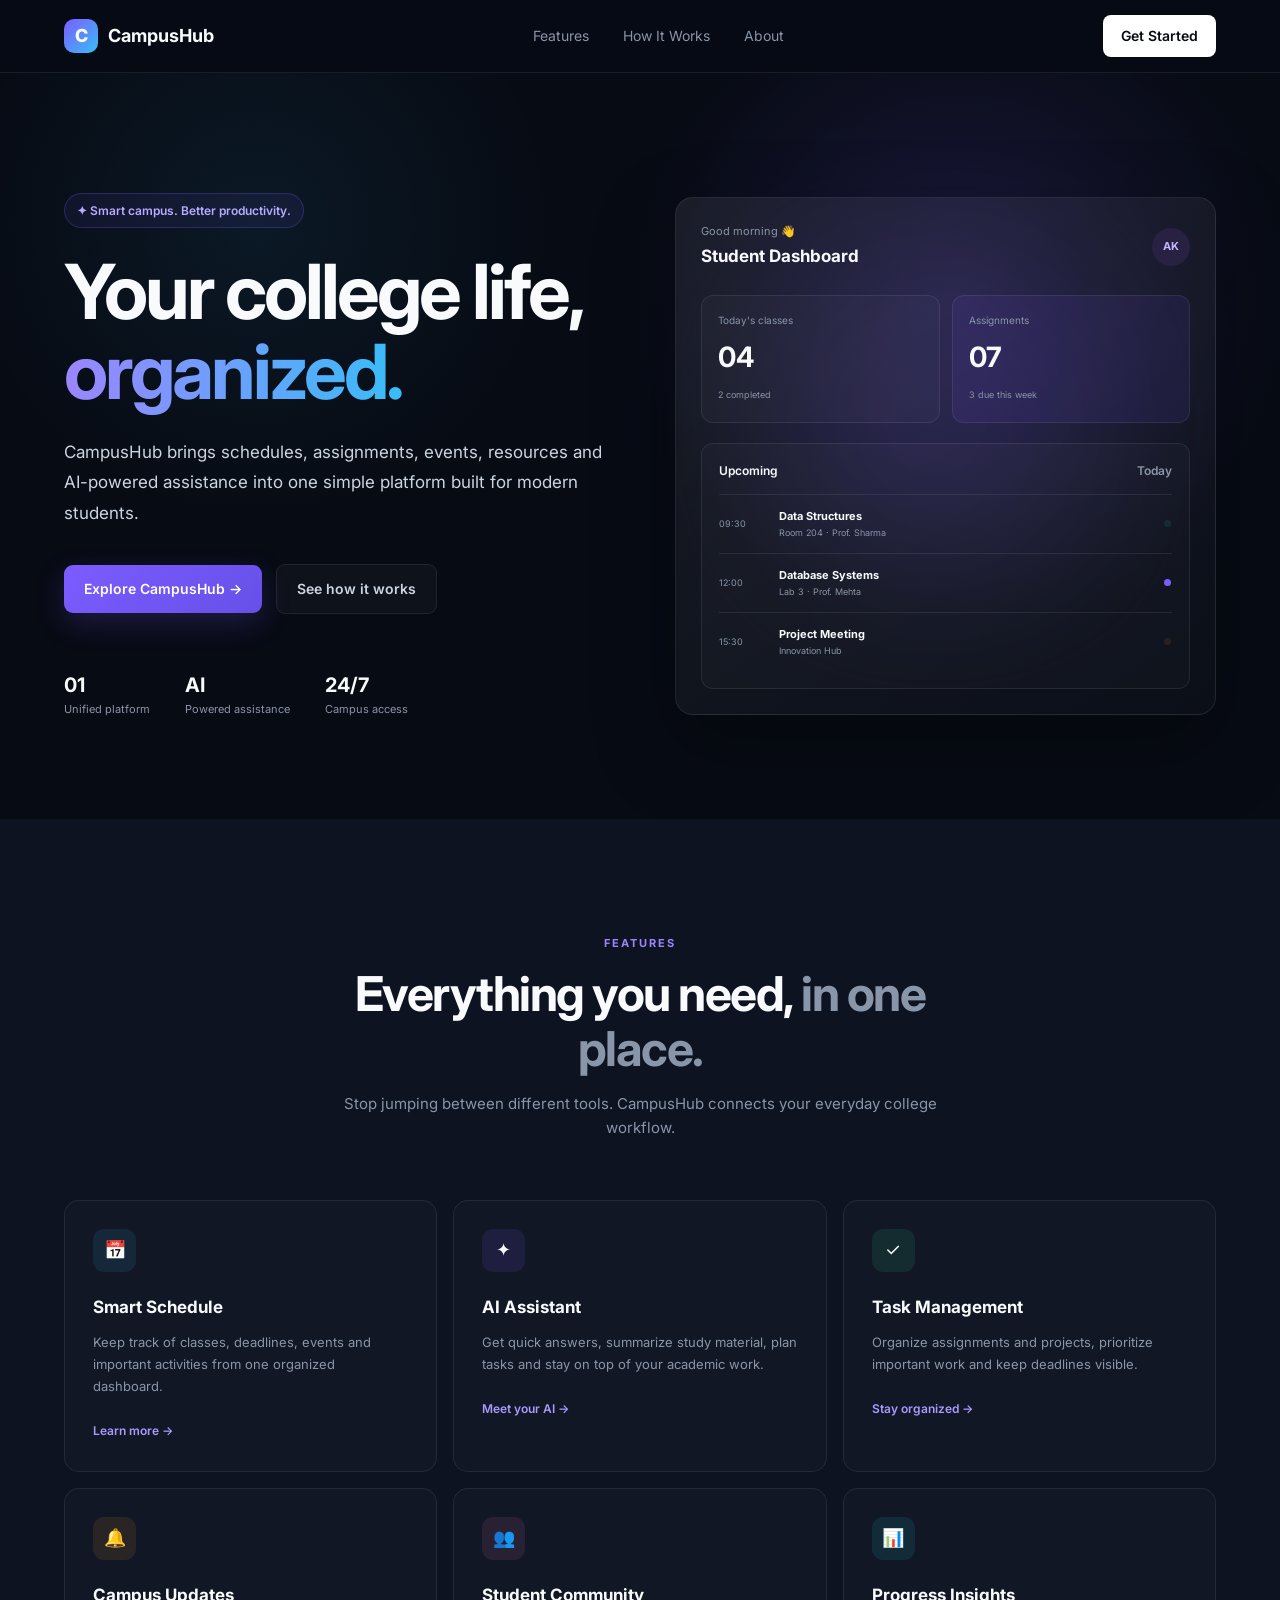
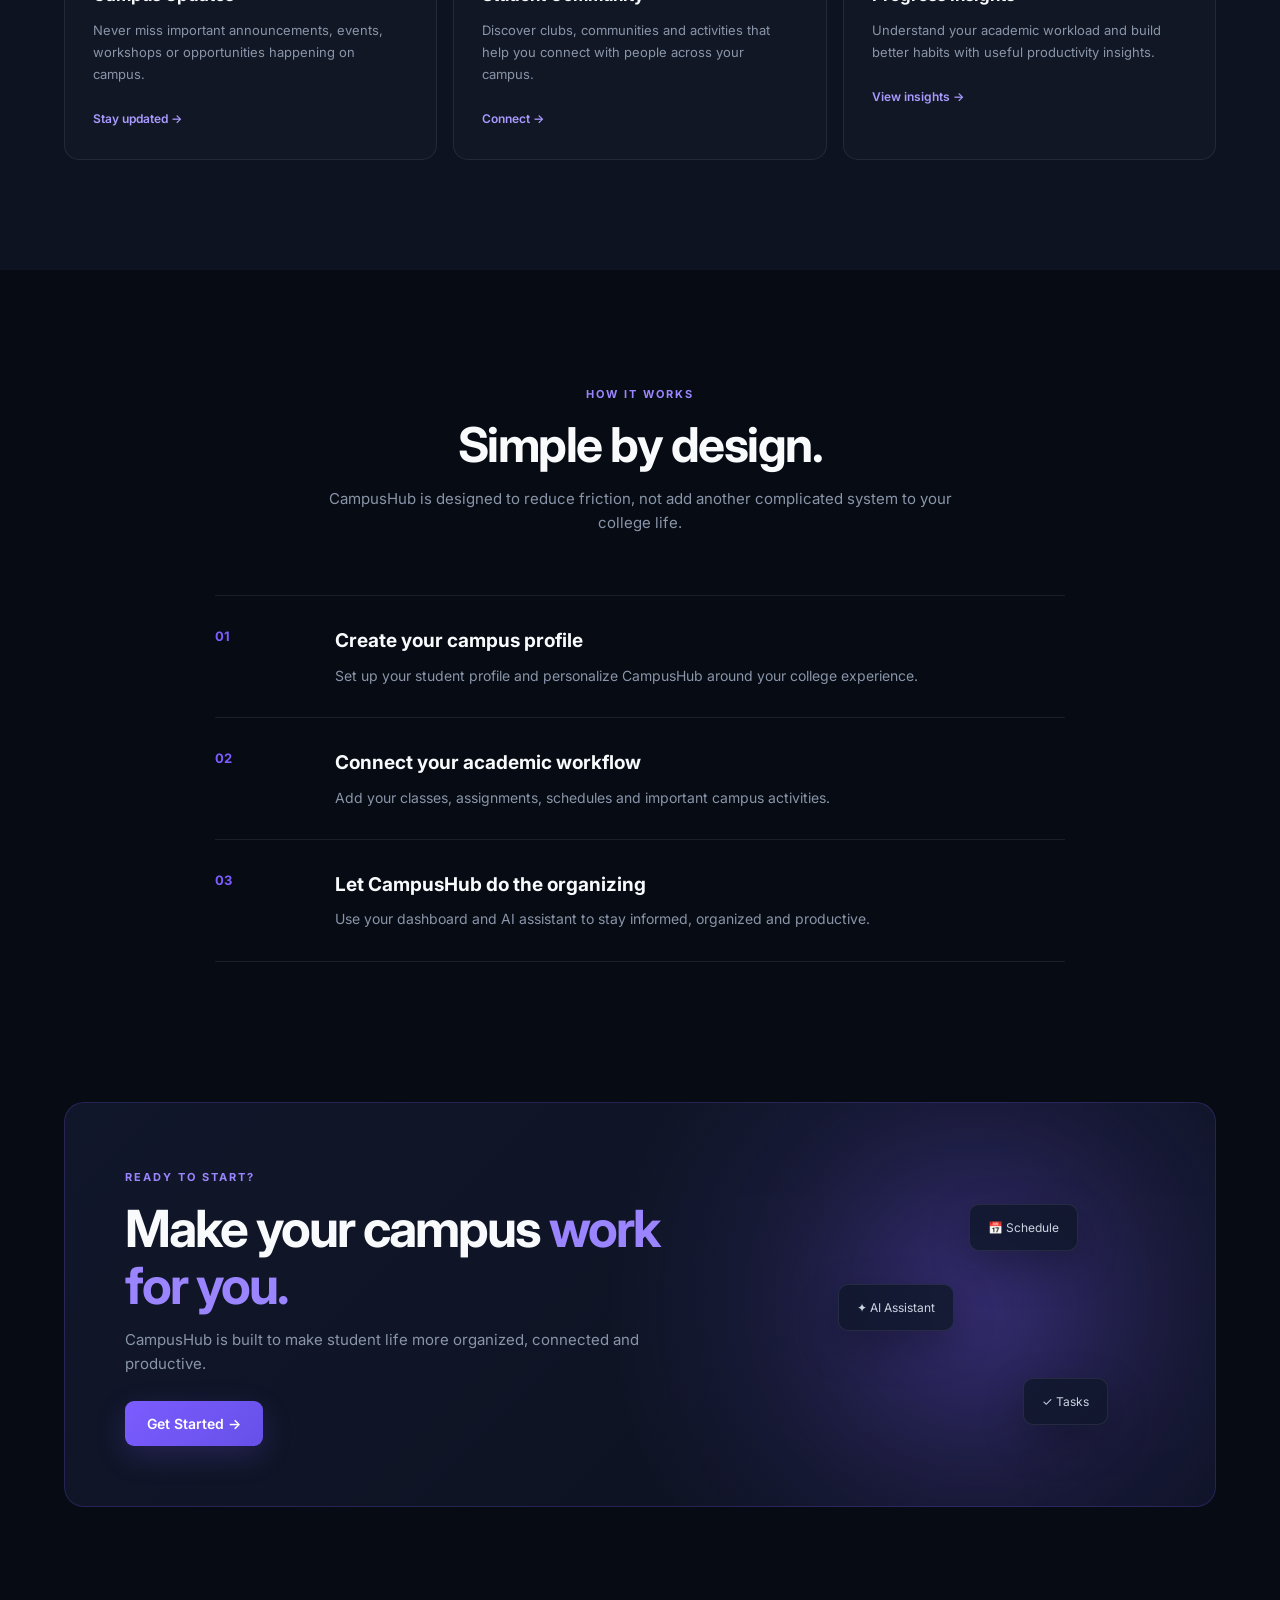
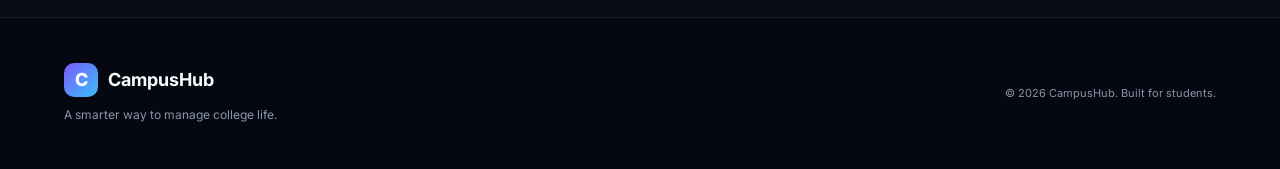
==== index.html @ 9d6fa726 "Create CampusHub landing page" ====
<!DOCTYPE html>
<html lang="en">
<head>
    <meta charset="UTF-8">
    <meta name="viewport" content="width=device-width, initial-scale=1.0">

    <title>CampusHub | Your College, Simplified</title>

    <!-- Google Font -->
    <link rel="preconnect" href="https://fonts.googleapis.com">
    <link rel="preconnect" href="https://fonts.gstatic.com" crossorigin>
    <link
        href="https://fonts.googleapis.com/css2?family=Inter:wght@400;500;600;700;800&display=swap"
        rel="stylesheet"
    >

    <link rel="stylesheet" href="style.css">
</head>

<body>

    <!-- ==================== NAVBAR ==================== -->
    <header class="navbar">
        <div class="container nav-container">

            <a href="#" class="logo">
                <span class="logo-icon">C</span>
                CampusHub
            </a>

            <nav class="nav-links" id="navLinks">
                <a href="#features">Features</a>
                <a href="#how-it-works">How It Works</a>
                <a href="#about">About</a>
            </nav>

            <a href="#get-started" class="nav-button">
                Get Started
            </a>

            <!-- Mobile menu button -->
            <button class="menu-button" id="menuButton" aria-label="Open menu">
                ☰
            </button>

        </div>
    </header>


    <main>

        <!-- ==================== HERO SECTION ==================== -->
        <section class="hero">

            <div class="container hero-container">

                <div class="hero-content">

                    <div class="badge">
                        ✦ Smart campus. Better productivity.
                    </div>

                    <h1>
                        Your college life,
                        <span>organized.</span>
                    </h1>

                    <p class="hero-description">
                        CampusHub brings schedules, assignments, events,
                        resources and AI-powered assistance into one simple
                        platform built for modern students.
                    </p>

                    <div class="hero-buttons">
                        <a href="#get-started" class="primary-button">
                            Explore CampusHub →
                        </a>

                        <a href="#how-it-works" class="secondary-button">
                            See how it works
                        </a>
                    </div>

                    <div class="hero-stats">
                        <div>
                            <strong>01</strong>
                            <span>Unified platform</span>
                        </div>

                        <div>
                            <strong>AI</strong>
                            <span>Powered assistance</span>
                        </div>

                        <div>
                            <strong>24/7</strong>
                            <span>Campus access</span>
                        </div>
                    </div>

                </div>


                <!-- Dashboard preview -->
                <div class="dashboard-wrapper">

                    <div class="dashboard-card">

                        <div class="dashboard-top">
                            <div>
                                <span class="small-text">Good morning 👋</span>
                                <h3>Student Dashboard</h3>
                            </div>

                            <div class="avatar">AK</div>
                        </div>


                        <div class="dashboard-grid">

                            <div class="dashboard-box">
                                <span class="box-label">Today's classes</span>
                                <strong>04</strong>
                                <small>2 completed</small>
                            </div>

                            <div class="dashboard-box purple">
                                <span class="box-label">Assignments</span>
                                <strong>07</strong>
                                <small>3 due this week</small>
                            </div>

                        </div>


                        <div class="schedule">

                            <div class="schedule-header">
                                <span>Upcoming</span>
                                <span class="muted">Today</span>
                            </div>

                            <div class="schedule-item">
                                <div class="time">09:30</div>
                                <div class="schedule-info">
                                    <strong>Data Structures</strong>
                                    <span>Room 204 · Prof. Sharma</span>
                                </div>
                                <div class="status-dot green"></div>
                            </div>

                            <div class="schedule-item">
                                <div class="time">12:00</div>
                                <div class="schedule-info">
                                    <strong>Database Systems</strong>
                                    <span>Lab 3 · Prof. Mehta</span>
                                </div>
                                <div class="status-dot purple-dot"></div>
                            </div>

                            <div class="schedule-item">
                                <div class="time">15:30</div>
                                <div class="schedule-info">
                                    <strong>Project Meeting</strong>
                                    <span>Innovation Hub</span>
                                </div>
                                <div class="status-dot orange"></div>
                            </div>

                        </div>

                    </div>

                </div>

            </div>
        </section>


        <!-- ==================== FEATURES SECTION ==================== -->
        <section class="features section" id="features">

            <div class="container">

                <div class="section-heading">

                    <span class="section-label">FEATURES</span>

                    <h2>
                        Everything you need,
                        <span>in one place.</span>
                    </h2>

                    <p>
                        Stop jumping between different tools. CampusHub
                        connects your everyday college workflow.
                    </p>

                </div>


                <div class="features-grid">

                    <article class="feature-card">

                        <div class="feature-icon blue">
                            📅
                        </div>

                        <h3>Smart Schedule</h3>

                        <p>
                            Keep track of classes, deadlines, events and
                            important activities from one organized dashboard.
                        </p>

                        <a href="#get-started">
                            Learn more →
                        </a>

                    </article>


                    <article class="feature-card featured-card">

                        <div class="feature-icon purple">
                            ✦
                        </div>

                        <h3>AI Assistant</h3>

                        <p>
                            Get quick answers, summarize study material,
                            plan tasks and stay on top of your academic work.
                        </p>

                        <a href="#get-started">
                            Meet your AI →
                        </a>

                    </article>


                    <article class="feature-card">

                        <div class="feature-icon green">
                            ✓
                        </div>

                        <h3>Task Management</h3>

                        <p>
                            Organize assignments and projects, prioritize
                            important work and keep deadlines visible.
                        </p>

                        <a href="#get-started">
                            Stay organized →
                        </a>

                    </article>


                    <article class="feature-card">

                        <div class="feature-icon orange">
                            🔔
                        </div>

                        <h3>Campus Updates</h3>

                        <p>
                            Never miss important announcements, events,
                            workshops or opportunities happening on campus.
                        </p>

                        <a href="#get-started">
                            Stay updated →
                        </a>

                    </article>


                    <article class="feature-card">

                        <div class="feature-icon pink">
                            👥
                        </div>

                        <h3>Student Community</h3>

                        <p>
                            Discover clubs, communities and activities that
                            help you connect with people across your campus.
                        </p>

                        <a href="#get-started">
                            Connect →
                        </a>

                    </article>


                    <article class="feature-card">

                        <div class="feature-icon cyan">
                            📊
                        </div>

                        <h3>Progress Insights</h3>

                        <p>
                            Understand your academic workload and build better
                            habits with useful productivity insights.
                        </p>

                        <a href="#get-started">
                            View insights →
                        </a>

                    </article>

                </div>

            </div>

        </section>


        <!-- ==================== HOW IT WORKS ==================== -->
        <section class="how-it-works section" id="how-it-works">

            <div class="container">

                <div class="section-heading">

                    <span class="section-label">HOW IT WORKS</span>

                    <h2>
                        Simple by design.
                    </h2>

                    <p>
                        CampusHub is designed to reduce friction, not add
                        another complicated system to your college life.
                    </p>

                </div>


                <div class="steps">

                    <div class="step">

                        <div class="step-number">01</div>

                        <div>
                            <h3>Create your campus profile</h3>

                            <p>
                                Set up your student profile and personalize
                                CampusHub around your college experience.
                            </p>
                        </div>

                    </div>


                    <div class="step">

                        <div class="step-number">02</div>

                        <div>
                            <h3>Connect your academic workflow</h3>

                            <p>
                                Add your classes, assignments, schedules and
                                important campus activities.
                            </p>
                        </div>

                    </div>


                    <div class="step">

                        <div class="step-number">03</div>

                        <div>
                            <h3>Let CampusHub do the organizing</h3>

                            <p>
                                Use your dashboard and AI assistant to stay
                                informed, organized and productive.
                            </p>
                        </div>

                    </div>

                </div>

            </div>

        </section>


        <!-- ==================== CTA SECTION ==================== -->
        <section class="cta section" id="get-started">

            <div class="container">

                <div class="cta-card">

                    <div class="cta-content">

                        <span class="section-label">READY TO START?</span>

                        <h2>
                            Make your campus
                            <span>work for you.</span>
                        </h2>

                        <p>
                            CampusHub is built to make student life more
                            organized, connected and productive.
                        </p>

                        <button class="primary-button cta-button" id="ctaButton">
                            Get Started →
                        </button>

                    </div>

                    <div class="cta-decoration">
                        <div class="glow-circle"></div>
                        <div class="floating-card card-one">📅 Schedule</div>
                        <div class="floating-card card-two">✦ AI Assistant</div>
                        <div class="floating-card card-three">✓ Tasks</div>
                    </div>

                </div>

            </div>

        </section>

    </main>


    <!-- ==================== FOOTER ==================== -->
    <footer id="about">

        <div class="container footer-container">

            <div>
                <a href="#" class="logo">
                    <span class="logo-icon">C</span>
                    CampusHub
                </a>

                <p>
                    A smarter way to manage college life.
                </p>
            </div>

            <div class="footer-right">
                © 2026 CampusHub. Built for students.
            </div>

        </div>

    </footer>


    <script src="script.js"></script>

</body>
</html>
---- style.css ----
/* ================================
   GLOBAL STYLES
================================ */

:root {
    --background: #070b14;
    --background-light: #0d1320;
    --card: #111827;
    --card-light: #151e2e;

    --white: #f8fafc;
    --text: #cbd5e1;
    --muted: #8995a8;

    --primary: #7c5cff;
    --primary-light: #9b85ff;
    --blue: #38bdf8;
    --green: #34d399;
    --orange: #fb923c;
    --pink: #f472b6;

    --border: rgba(255, 255, 255, 0.08);

    --container-width: 1180px;
}


* {
    margin: 0;
    padding: 0;
    box-sizing: border-box;
}


html {
    scroll-behavior: smooth;
}


body {
    font-family: "Inter", sans-serif;
    background: var(--background);
    color: var(--white);
    line-height: 1.6;
}


a {
    text-decoration: none;
    color: inherit;
}


button {
    font-family: inherit;
}


.container {
    width: min(90%, var(--container-width));
    margin: 0 auto;
}


.section {
    padding: 110px 0;
}


/* ================================
   NAVBAR
================================ */

.navbar {
    position: sticky;
    top: 0;
    z-index: 1000;

    background: rgba(7, 11, 20, 0.85);
    backdrop-filter: blur(14px);

    border-bottom: 1px solid var(--border);
}


.nav-container {
    min-height: 72px;

    display: flex;
    align-items: center;
    justify-content: space-between;
}


.logo {
    display: flex;
    align-items: center;
    gap: 10px;

    font-size: 18px;
    font-weight: 700;
}


.logo-icon {
    width: 34px;
    height: 34px;

    display: grid;
    place-items: center;

    border-radius: 10px;

    background: linear-gradient(
        135deg,
        var(--primary),
        var(--blue)
    );

    color: white;
    font-weight: 800;
}


.nav-links {
    display: flex;
    gap: 34px;
}


.nav-links a {
    color: var(--muted);
    font-size: 14px;
    transition: color 0.2s ease;
}


.nav-links a:hover {
    color: var(--white);
}


.nav-button {
    padding: 10px 18px;

    border-radius: 8px;

    background: white;
    color: #080b12;

    font-size: 14px;
    font-weight: 600;

    transition: transform 0.2s ease;
}


.nav-button:hover {
    transform: translateY(-2px);
}


.menu-button {
    display: none;

    background: transparent;
    border: none;

    color: white;
    font-size: 25px;

    cursor: pointer;
}


/* ================================
   HERO
================================ */

.hero {
    position: relative;
    overflow: hidden;

    padding: 120px 0 100px;

    background:
        radial-gradient(
            circle at 75% 30%,
            rgba(124, 92, 255, 0.16),
            transparent 30%
        ),
        radial-gradient(
            circle at 20% 20%,
            rgba(56, 189, 248, 0.08),
            transparent 25%
        );
}


.hero-container {
    display: grid;
    grid-template-columns: 1fr 1fr;
    align-items: center;
    gap: 70px;
}


.badge {
    display: inline-block;

    margin-bottom: 24px;
    padding: 7px 12px;

    border: 1px solid rgba(124, 92, 255, 0.25);
    border-radius: 50px;

    background: rgba(124, 92, 255, 0.08);

    color: #b7aaff;

    font-size: 12px;
    font-weight: 600;
}


.hero h1 {
    max-width: 650px;

    font-size: clamp(46px, 6vw, 76px);
    line-height: 1.05;
    letter-spacing: -3px;
}


.hero h1 span {
    background: linear-gradient(
        90deg,
        #9b85ff,
        #38bdf8
    );

    -webkit-background-clip: text;
    background-clip: text;

    color: transparent;
}


.hero-description {
    max-width: 570px;

    margin-top: 25px;

    color: var(--text);

    font-size: 17px;
    line-height: 1.8;
}


.hero-buttons {
    display: flex;
    align-items: center;
    gap: 14px;

    margin-top: 35px;
}


.primary-button,
.secondary-button {
    display: inline-flex;
    align-items: center;
    justify-content: center;

    padding: 13px 20px;

    border-radius: 9px;

    font-size: 14px;
    font-weight: 600;

    cursor: pointer;
    transition: all 0.2s ease;
}


.primary-button {
    border: none;

    background: linear-gradient(
        135deg,
        var(--primary),
        #6650e8
    );

    color: white;

    box-shadow:
        0 10px 30px rgba(124, 92, 255, 0.2);
}


.primary-button:hover {
    transform: translateY(-2px);

    box-shadow:
        0 14px 35px rgba(124, 92, 255, 0.3);
}


.secondary-button {
    border: 1px solid var(--border);
    background: rgba(255, 255, 255, 0.03);

    color: var(--text);
}


.secondary-button:hover {
    background: rgba(255, 255, 255, 0.07);
}


.hero-stats {
    display: flex;
    gap: 35px;

    margin-top: 55px;
}


.hero-stats div {
    display: flex;
    flex-direction: column;
}


.hero-stats strong {
    font-size: 20px;
}


.hero-stats span {
    color: var(--muted);
    font-size: 11px;
}


/* ================================
   DASHBOARD PREVIEW
================================ */

.dashboard-wrapper {
    position: relative;
}


.dashboard-wrapper::before {
    content: "";

    position: absolute;

    width: 250px;
    height: 250px;

    top: 20%;
    left: 25%;

    background: var(--primary);

    filter: blur(100px);
    opacity: 0.18;

    z-index: -1;
}


.dashboard-card {
    padding: 25px;

    border: 1px solid var(--border);
    border-radius: 18px;

    background:
        linear-gradient(
            145deg,
            rgba(255, 255, 255, 0.07),
            rgba(255, 255, 255, 0.02)
        );

    box-shadow:
        0 30px 80px rgba(0, 0, 0, 0.35);
}


.dashboard-top {
    display: flex;
    align-items: center;
    justify-content: space-between;

    margin-bottom: 25px;
}


.small-text {
    display: block;

    margin-bottom: 3px;

    color: var(--muted);
    font-size: 11px;
}


.dashboard-top h3 {
    font-size: 17px;
}


.avatar {
    width: 38px;
    height: 38px;

    display: grid;
    place-items: center;

    border-radius: 50%;

    background: #282142;

    color: #c4b5fd;

    font-size: 11px;
    font-weight: 700;
}


.dashboard-grid {
    display: grid;
    grid-template-columns: 1fr 1fr;
    gap: 12px;

    margin-bottom: 20px;
}


.dashboard-box {
    padding: 16px;

    border: 1px solid var(--border);
    border-radius: 12px;

    background: rgba(255, 255, 255, 0.025);
}


.dashboard-box.purple {
    background: rgba(124, 92, 255, 0.09);
}


.box-label {
    display: block;

    margin-bottom: 7px;

    color: var(--muted);
    font-size: 10px;
}


.dashboard-box strong {
    display: block;

    font-size: 28px;
}


.dashboard-box small {
    color: var(--muted);
    font-size: 9px;
}


.schedule {
    padding: 17px;

    border: 1px solid var(--border);
    border-radius: 12px;

    background: rgba(255, 255, 255, 0.02);
}


.schedule-header {
    display: flex;
    justify-content: space-between;

    margin-bottom: 14px;

    font-size: 12px;
    font-weight: 600;
}


.muted {
    color: var(--muted);
}


.schedule-item {
    display: grid;
    grid-template-columns: 50px 1fr 8px;
    align-items: center;

    gap: 10px;

    padding: 13px 0;

    border-top: 1px solid var(--border);
}


.time {
    color: var(--muted);
    font-size: 9px;
}


.schedule-info {
    display: flex;
    flex-direction: column;
}


.schedule-info strong {
    font-size: 11px;
}


.schedule-info span {
    color: var(--muted);
    font-size: 9px;
}


.status-dot {
    width: 7px;
    height: 7px;

    border-radius: 50%;
}


.green {
    background: var(--green);
}


.purple-dot {
    background: var(--primary);
}


.orange {
    background: var(--orange);
}


/* ================================
   SECTION HEADINGS
================================ */

.section-heading {
    max-width: 650px;

    margin: 0 auto 60px;

    text-align: center;
}


.section-label {
    display: inline-block;

    margin-bottom: 14px;

    color: var(--primary-light);

    font-size: 11px;
    font-weight: 700;
    letter-spacing: 2px;
}


.section-heading h2 {
    margin-bottom: 15px;

    font-size: clamp(32px, 4vw, 48px);
    line-height: 1.15;
    letter-spacing: -1.5px;
}


.section-heading h2 span {
    color: var(--muted);
}


.section-heading p {
    color: var(--muted);
    font-size: 15px;
}


/* ================================
   FEATURES
================================ */

.features {
    background: var(--background-light);
}


.features-grid {
    display: grid;
    grid-template-columns: repeat(3, 1fr);
    gap: 16px;
}


.feature-card {
    padding: 28px;

    border: 1px solid var(--border);
    border-radius: 15px;

    background: rgba(255, 255, 255, 0.02);

    transition:
        transform 0.25s ease,
        border-color 0.25s ease,
        background 0.25s ease;
}


.feature-card:hover {
    transform: translateY(-5px);

    border-color: rgba(124, 92, 255, 0.3);

    background: rgba(255, 255, 255, 0.04);
}


.feature-icon {
    width: 43px;
    height: 43px;

    display: grid;
    place-items: center;

    margin-bottom: 22px;

    border-radius: 11px;

    font-size: 18px;
}


.blue {
    background: rgba(56, 189, 248, 0.1);
}


.purple {
    background: rgba(124, 92, 255, 0.12);
}


.green {
    background: rgba(52, 211, 153, 0.1);
}


.orange {
    background: rgba(251, 146, 60, 0.1);
}


.pink {
    background: rgba(244, 114, 182, 0.1);
}


.cyan {
    background: rgba(34, 211, 238, 0.1);
}


.feature-card h3 {
    margin-bottom: 10px;

    font-size: 17px;
}


.feature-card p {
    margin-bottom: 20px;

    color: var(--muted);

    font-size: 13px;
    line-height: 1.7;
}


.feature-card a {
    color: #a99aff;

    font-size: 12px;
    font-weight: 600;
}


/* ================================
   HOW IT WORKS
================================ */

.steps {
    max-width: 850px;

    margin: auto;

    display: flex;
    flex-direction: column;
}


.step {
    display: grid;
    grid-template-columns: 90px 1fr;

    gap: 30px;

    padding: 30px 0;

    border-bottom: 1px solid var(--border);
}


.step:first-child {
    border-top: 1px solid var(--border);
}


.step-number {
    color: var(--primary);

    font-size: 13px;
    font-weight: 700;
}


.step h3 {
    margin-bottom: 8px;

    font-size: 19px;
}


.step p {
    max-width: 600px;

    color: var(--muted);

    font-size: 14px;
}


/* ================================
   CTA
================================ */

.cta {
    padding-top: 30px;
}


.cta-card {
    position: relative;
    overflow: hidden;

    min-height: 360px;

    display: flex;
    align-items: center;

    padding: 60px;

    border: 1px solid rgba(124, 92, 255, 0.2);
    border-radius: 20px;

    background:
        radial-gradient(
            circle at 80% 50%,
            rgba(124, 92, 255, 0.2),
            transparent 40%
        ),
        linear-gradient(
            135deg,
            #11172a,
            #0c1120
        );
}


.cta-content {
    position: relative;
    z-index: 2;

    max-width: 570px;
}


.cta-content h2 {
    margin-bottom: 15px;

    font-size: clamp(34px, 4vw, 52px);
    line-height: 1.1;
    letter-spacing: -2px;
}


.cta-content h2 span {
    color: var(--primary-light);
}


.cta-content p {
    margin-bottom: 25px;

    color: var(--muted);

    font-size: 15px;
}


.cta-button {
    padding: 14px 22px;
}


/* Decorative cards */

.cta-decoration {
    position: absolute;

    right: 8%;
    top: 0;

    width: 300px;
    height: 100%;
}


.glow-circle {
    position: absolute;

    width: 220px;
    height: 220px;

    top: 50%;
    left: 50%;

    transform: translate(-50%, -50%);

    border-radius: 50%;

    background: var(--primary);

    filter: blur(80px);

    opacity: 0.25;
}


.floating-card {
    position: absolute;

    padding: 13px 18px;

    border: 1px solid var(--border);
    border-radius: 10px;

    background: rgba(15, 23, 42, 0.8);

    box-shadow: 0 15px 40px rgba(0, 0, 0, 0.25);

    color: var(--text);

    font-size: 12px;
}


.card-one {
    top: 25%;
    right: 15%;
}


.card-two {
    top: 45%;
    left: 5%;
}


.card-three {
    bottom: 20%;
    right: 5%;
}


/* ================================
   FOOTER
================================ */

footer {
    padding: 45px 0;

    border-top: 1px solid var(--border);

    background: #050810;
}


.footer-container {
    display: flex;
    align-items: center;
    justify-content: space-between;
}


footer p {
    margin-top: 8px;

    color: var(--muted);

    font-size: 12px;
}


.footer-right {
    color: var(--muted);

    font-size: 11px;
}


/* ================================
   RESPONSIVE DESIGN
================================ */

@media (max-width: 900px) {

    .hero-container {
        grid-template-columns: 1fr;

        gap: 60px;
    }


    .hero-content {
        text-align: center;
    }


    .hero-description {
        margin-left: auto;
        margin-right: auto;
    }


    .hero-buttons {
        justify-content: center;
    }


    .hero-stats {
        justify-content: center;
    }


    .features-grid {
        grid-template-columns: repeat(2, 1fr);
    }


    .dashboard-wrapper {
        max-width: 600px;
        width: 100%;
        margin: auto;
    }


    .cta-decoration {
        opacity: 0.35;
    }
}


@media (max-width: 650px) {

    .section {
        padding: 80px 0;
    }


    /* Mobile navbar */

    .nav-links {
        position: absolute;

        top: 72px;
        left: 0;

        width: 100%;

        display: none;
        flex-direction: column;

        gap: 0;

        padding: 10px 5% 20px;

        background: #080c15;

        border-bottom: 1px solid var(--border);
    }


    .nav-links.active {
        display: flex;
    }


    .nav-links a {
        padding: 14px 0;

        border-bottom: 1px solid var(--border);
    }


    .nav-button {
        display: none;
    }


    .menu-button {
        display: block;
    }


    /* Hero */

    .hero {
        padding: 80px 0;
    }


    .hero h1 {
        font-size: 45px;
        letter-spacing: -2px;
    }


    .hero-description {
        font-size: 15px;
    }


    .hero-buttons {
        flex-direction: column;
    }


    .primary-button,
    .secondary-button {
        width: 100%;
    }


    .hero-stats {
        gap: 20px;
    }


    /* Dashboard */

    .dashboard-card {
        padding: 17px;
    }


    .dashboard-grid {
        grid-template-columns: 1fr;
    }


    /* Features */

    .features-grid {
        grid-template-columns: 1fr;
    }


    /* Steps */

    .step {
        grid-template-columns: 50px 1fr;

        gap: 15px;
    }


    /* CTA */

    .cta-card {
        padding: 35px 25px;

        min-height: 400px;
    }


    .cta-decoration {
        right: -50px;

        opacity: 0.2;
    }


    /* Footer */

    .footer-container {
        flex-direction: column;

        align-items: flex-start;

        gap: 25px;
    }
}
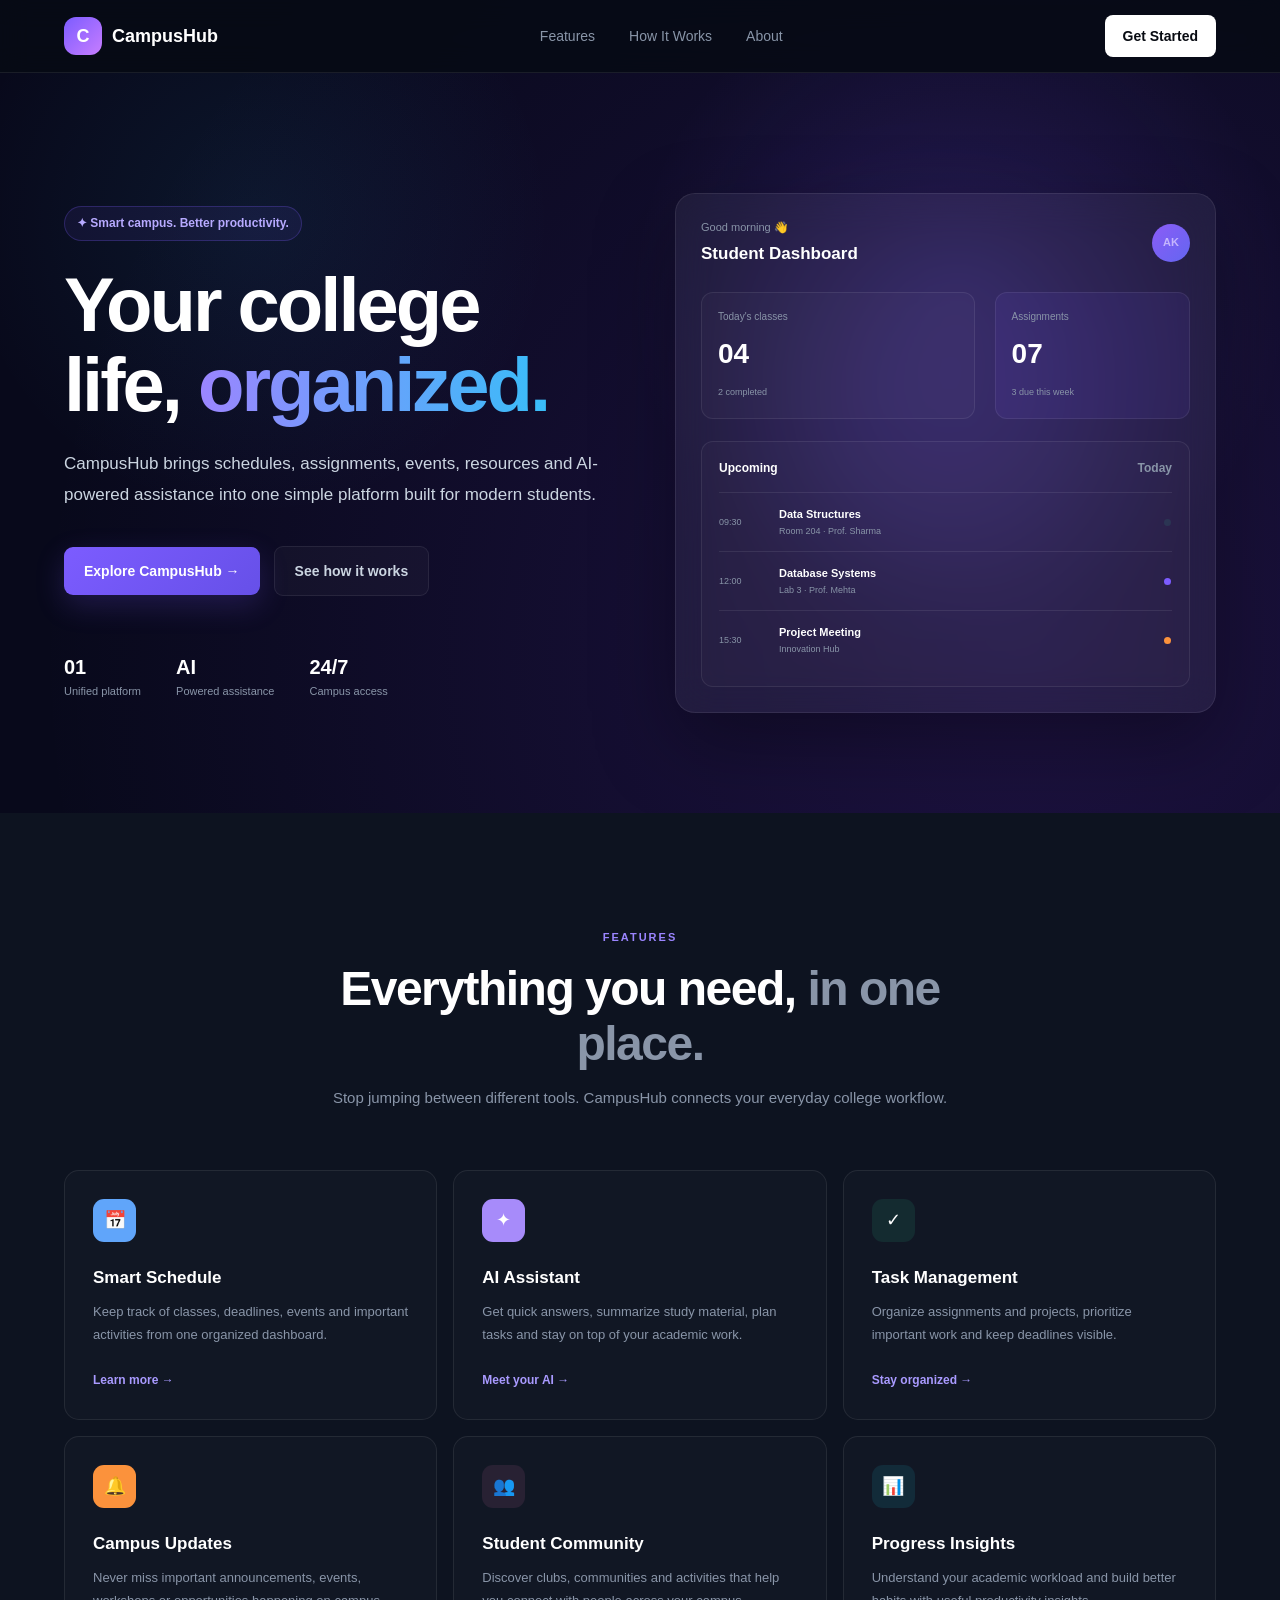
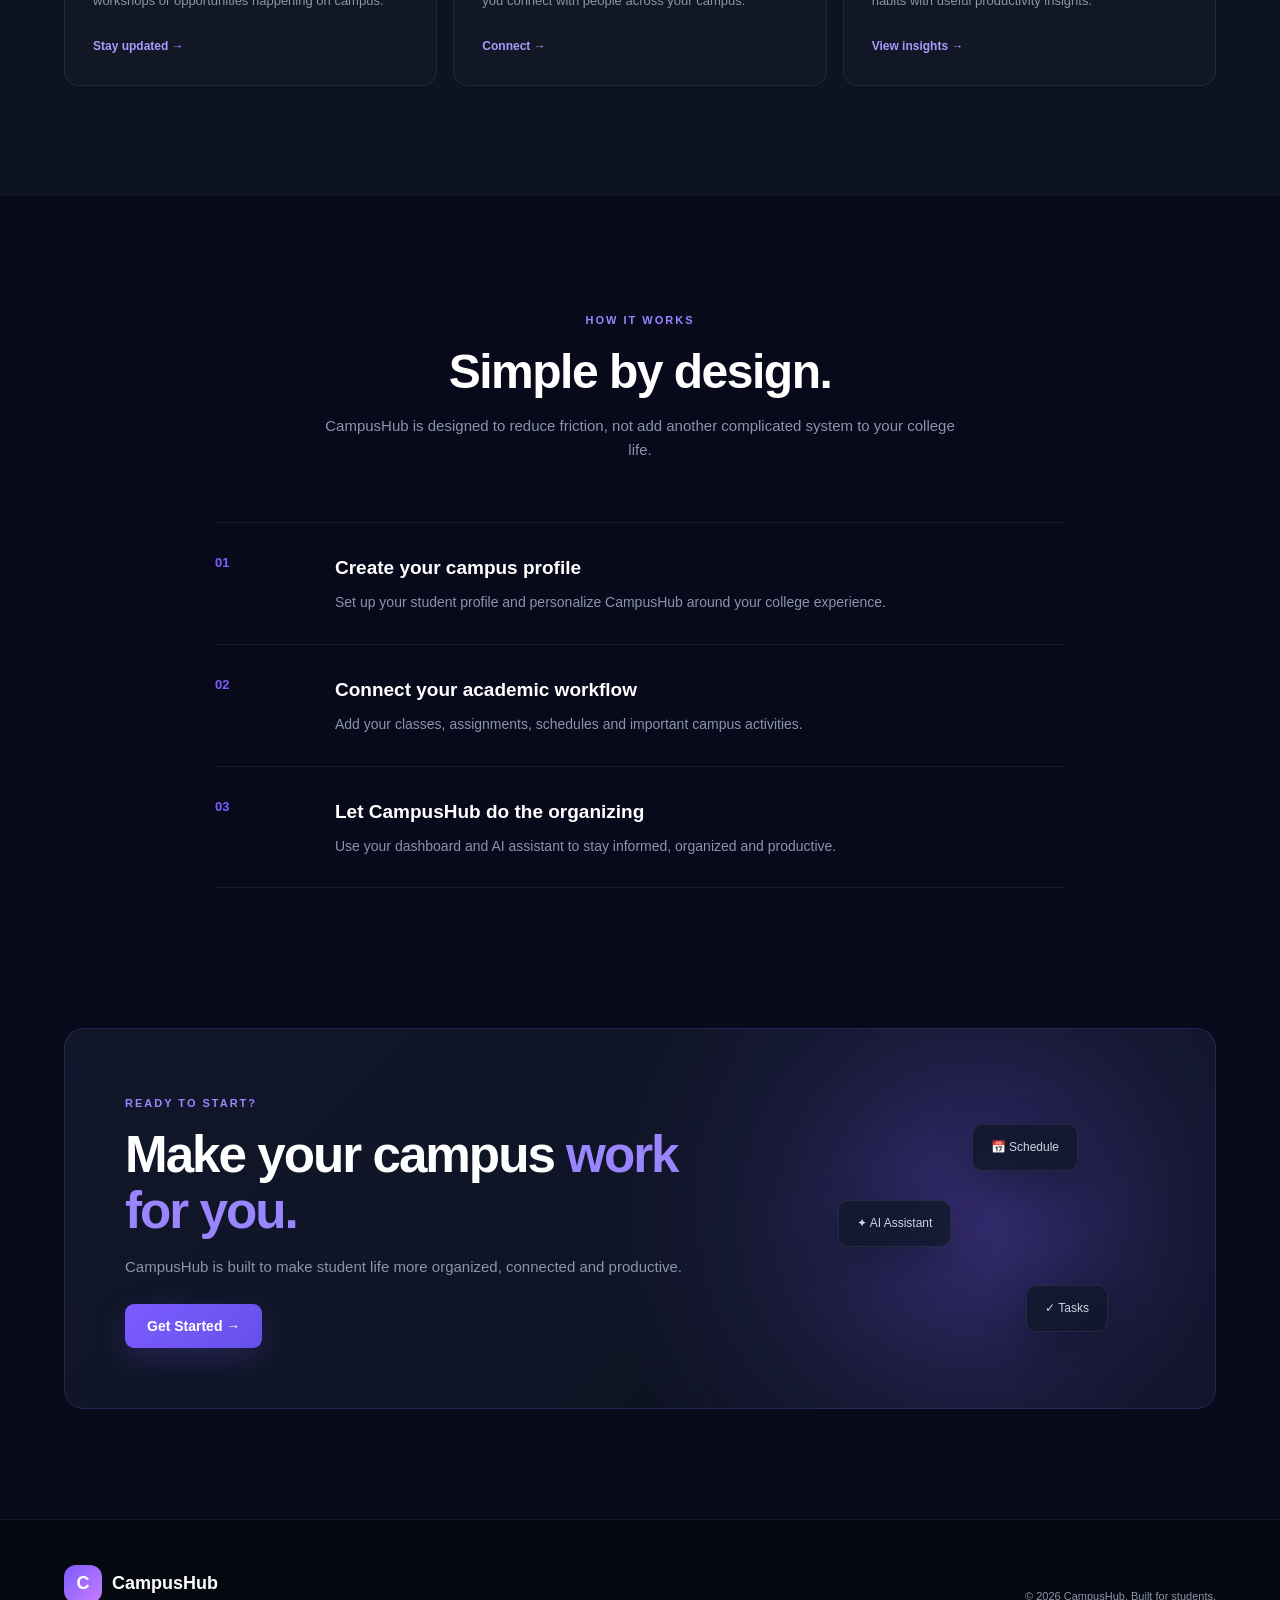
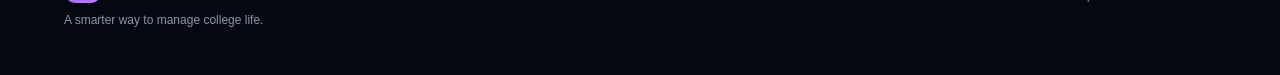
==== commit 83b342d7: "Complete CampusHub frontend modules" ====
--- a/index.html
+++ b/index.html
@@ -34,7 +34,7 @@
                 <a href="#about">About</a>
             </nav>
 
-            <a href="#get-started" class="nav-button">
+            <a href="dashboard.html" class="nav-button">
                 Get Started
             </a>
 
@@ -72,7 +72,7 @@
                     </p>
 
                     <div class="hero-buttons">
-                        <a href="#get-started" class="primary-button">
+                        <a href="dashboard.html" class="primary-button">
                             Explore CampusHub →
                         </a>
 
--- a/style.css
+++ b/style.css
@@ -1149,4 +1149,2286 @@
 
         gap: 25px;
     }
+}
+/* =====================================================
+   CAMPUSHUB DASHBOARD
+   ===================================================== */
+
+.dashboard-navbar {
+    height: 72px;
+    padding: 0 5%;
+    display: flex;
+    align-items: center;
+    justify-content: space-between;
+
+    background: rgba(10, 10, 25, 0.85);
+    border-bottom: 1px solid rgba(255, 255, 255, 0.08);
+
+    position: sticky;
+    top: 0;
+    z-index: 100;
+
+    backdrop-filter: blur(20px);
+}
+
+
+/* ================= LOGO ================= */
+
+.dashboard-logo {
+    display: flex;
+    align-items: center;
+    gap: 12px;
+
+    font-size: 20px;
+    font-weight: 700;
+    color: white;
+}
+
+.logo-icon {
+    width: 38px;
+    height: 38px;
+
+    display: flex;
+    align-items: center;
+    justify-content: center;
+
+    border-radius: 12px;
+
+    background: linear-gradient(
+        135deg,
+        #7c5cff,
+        #c77dff
+    );
+
+    color: white;
+    font-weight: 800;
+}
+
+
+/* ================= PROFILE ================= */
+
+.dashboard-nav-right {
+    display: flex;
+    align-items: center;
+    gap: 22px;
+}
+
+.notification-btn {
+    border: none;
+    background: rgba(255, 255, 255, 0.07);
+
+    width: 42px;
+    height: 42px;
+
+    border-radius: 12px;
+
+    color: white;
+    font-size: 17px;
+
+    cursor: pointer;
+
+    transition: 0.25s ease;
+}
+
+.notification-btn:hover {
+    background: rgba(255, 255, 255, 0.14);
+    transform: translateY(-2px);
+}
+
+.profile {
+    display: flex;
+    align-items: center;
+    gap: 10px;
+
+    color: white;
+}
+
+.profile-avatar {
+    width: 40px;
+    height: 40px;
+
+    display: flex;
+    align-items: center;
+    justify-content: center;
+
+    border-radius: 50%;
+
+    background: linear-gradient(
+        135deg,
+        #7c5cff,
+        #5ce1e6
+    );
+
+    font-weight: 700;
+}
+
+.profile strong {
+    display: block;
+    font-size: 14px;
+}
+
+.profile small {
+    display: block;
+    margin-top: 2px;
+
+    color: #9a9aaf;
+}
+
+
+/* =====================================================
+   DASHBOARD LAYOUT
+   ===================================================== */
+
+.dashboard-layout {
+    min-height: calc(100vh - 72px);
+
+    display: flex;
+
+    background:
+        radial-gradient(
+            circle at 80% 10%,
+            rgba(124, 92, 255, 0.16),
+            transparent 30%
+        ),
+        #080816;
+}
+
+
+/* ================= SIDEBAR ================= */
+
+.sidebar {
+    width: 230px;
+
+    padding: 28px 16px;
+
+    border-right: 1px solid rgba(255, 255, 255, 0.07);
+
+    display: flex;
+    flex-direction: column;
+    justify-content: space-between;
+
+    flex-shrink: 0;
+}
+
+.sidebar nav,
+.sidebar-bottom {
+    display: flex;
+    flex-direction: column;
+    gap: 8px;
+}
+
+.sidebar-link {
+    display: flex;
+    align-items: center;
+    gap: 13px;
+
+    padding: 13px 15px;
+
+    border-radius: 12px;
+
+    color: #9999ad;
+    text-decoration: none;
+
+    font-size: 14px;
+    font-weight: 500;
+
+    transition: all 0.25s ease;
+}
+
+.sidebar-link span {
+    width: 22px;
+    text-align: center;
+}
+
+.sidebar-link:hover {
+    color: white;
+    background: rgba(255, 255, 255, 0.07);
+    transform: translateX(3px);
+}
+
+.sidebar-link.active {
+    color: white;
+
+    background: linear-gradient(
+        90deg,
+        rgba(124, 92, 255, 0.25),
+        rgba(124, 92, 255, 0.08)
+    );
+
+    border: 1px solid rgba(124, 92, 255, 0.2);
+}
+
+
+/* =====================================================
+   MAIN CONTENT
+   ===================================================== */
+
+.dashboard-content {
+    width: 100%;
+    max-width: 1400px;
+
+    margin: 0 auto;
+
+    padding: 45px 5% 70px;
+}
+
+
+/* ================= WELCOME ================= */
+
+.welcome-section {
+    display: flex;
+    align-items: center;
+    justify-content: space-between;
+
+    margin-bottom: 35px;
+}
+
+.eyebrow {
+    color: #8d7cff;
+
+    font-size: 12px;
+    font-weight: 700;
+
+    letter-spacing: 1.5px;
+
+    margin-bottom: 10px;
+}
+
+.welcome-section h1 {
+    margin: 0;
+
+    color: white;
+
+    font-size: clamp(30px, 4vw, 48px);
+
+    letter-spacing: -1.5px;
+}
+
+.welcome-section p:not(.eyebrow) {
+    color: #8f8fa3;
+
+    margin-top: 10px;
+
+    font-size: 15px;
+}
+
+.ai-button {
+    padding: 13px 20px;
+
+    border: 1px solid rgba(255, 255, 255, 0.12);
+
+    border-radius: 12px;
+
+    background: linear-gradient(
+        135deg,
+        #7c5cff,
+        #a855f7
+    );
+
+    color: white;
+
+    font-weight: 600;
+
+    cursor: pointer;
+
+    box-shadow:
+        0 10px 30px rgba(124, 92, 255, 0.25);
+
+    transition: 0.25s ease;
+}
+
+.ai-button:hover {
+    transform: translateY(-3px);
+
+    box-shadow:
+        0 15px 35px rgba(124, 92, 255, 0.35);
+}
+
+
+/* =====================================================
+   STAT CARDS
+   ===================================================== */
+
+.stats-grid {
+    display: grid;
+
+    grid-template-columns:
+        repeat(3, 1fr);
+
+    gap: 18px;
+
+    margin-bottom: 22px;
+}
+
+.stat-card {
+    padding: 22px;
+
+    display: flex;
+    align-items: center;
+
+    gap: 18px;
+
+    border-radius: 18px;
+
+    background: rgba(255, 255, 255, 0.055);
+
+    border: 1px solid rgba(255, 255, 255, 0.08);
+
+    backdrop-filter: blur(15px);
+
+    transition: 0.3s ease;
+}
+
+.stat-card:hover {
+    transform: translateY(-4px);
+
+    border-color:
+        rgba(124, 92, 255, 0.4);
+
+    background:
+        rgba(124, 92, 255, 0.08);
+}
+
+.stat-icon {
+    width: 50px;
+    height: 50px;
+
+    display: flex;
+    align-items: center;
+    justify-content: center;
+
+    border-radius: 14px;
+
+    background:
+        rgba(124, 92, 255, 0.14);
+
+    font-size: 22px;
+}
+
+.stat-card span {
+    color: #9696aa;
+
+    font-size: 13px;
+}
+
+.stat-card h2 {
+    color: white;
+
+    font-size: 30px;
+
+    margin: 3px 0;
+}
+
+.stat-card small {
+    color: #77778c;
+}
+
+
+/* =====================================================
+   DASHBOARD CARDS
+   ===================================================== */
+
+.dashboard-grid {
+    display: grid;
+
+    grid-template-columns:
+        1.4fr 1fr;
+
+    gap: 20px;
+
+    margin-bottom: 22px;
+}
+
+.dashboard-card {
+    padding: 25px;
+
+    border-radius: 20px;
+
+    background:
+        rgba(255, 255, 255, 0.055);
+
+    border:
+        1px solid rgba(255, 255, 255, 0.08);
+
+    backdrop-filter: blur(20px);
+}
+
+.card-header {
+    display: flex;
+
+    align-items: center;
+
+    justify-content: space-between;
+
+    margin-bottom: 20px;
+}
+
+.card-label {
+    color: #8c7cff;
+
+    font-size: 10px;
+
+    font-weight: 700;
+
+    letter-spacing: 1.4px;
+}
+
+.card-header h2 {
+    color: white;
+
+    font-size: 21px;
+
+    margin: 4px 0 0;
+}
+
+.card-header a {
+    color: #9b8cff;
+
+    font-size: 12px;
+
+    text-decoration: none;
+}
+
+
+/* =====================================================
+   CLASS LIST
+   ===================================================== */
+
+.class-list {
+    display: flex;
+
+    flex-direction: column;
+}
+
+.class-item {
+    display: flex;
+
+    align-items: center;
+
+    gap: 18px;
+
+    padding: 18px 0;
+
+    border-bottom:
+        1px solid rgba(255, 255, 255, 0.07);
+}
+
+.class-item:last-child {
+    border-bottom: none;
+}
+
+.class-time {
+    width: 55px;
+
+    color: white;
+
+    text-align: center;
+}
+
+.class-time strong {
+    display: block;
+
+    font-size: 14px;
+}
+
+.class-time span {
+    color: #77778b;
+
+    font-size: 10px;
+}
+
+.class-info {
+    flex: 1;
+}
+
+.class-info strong {
+    display: block;
+
+    color: white;
+
+    font-size: 14px;
+}
+
+.class-info span {
+    display: block;
+
+    color: #77778c;
+
+    margin-top: 4px;
+
+    font-size: 12px;
+}
+
+.class-dot {
+    width: 9px;
+    height: 9px;
+
+    border-radius: 50%;
+}
+
+.purple {
+    background: #a78bfa;
+}
+
+.blue {
+    background: #60a5fa;
+}
+
+.orange {
+    background: #fb923c;
+}
+
+
+/* =====================================================
+   ASSIGNMENTS
+   ===================================================== */
+
+.assignment-list {
+    display: flex;
+
+    flex-direction: column;
+}
+
+.assignment {
+    display: flex;
+
+    align-items: center;
+
+    gap: 12px;
+
+    padding: 15px 0;
+
+    border-bottom:
+        1px solid rgba(255, 255, 255, 0.07);
+}
+
+.assignment:last-child {
+    border-bottom: none;
+}
+
+.assignment-icon {
+    width: 38px;
+    height: 38px;
+
+    display: flex;
+    align-items: center;
+    justify-content: center;
+
+    border-radius: 10px;
+
+    background:
+        rgba(124, 92, 255, 0.15);
+
+    color: #b6a9ff;
+
+    font-size: 11px;
+
+    font-weight: 700;
+}
+
+.assignment-info {
+    flex: 1;
+}
+
+.assignment-info strong {
+    display: block;
+
+    color: white;
+
+    font-size: 13px;
+}
+
+.assignment-info span {
+    display: block;
+
+    color: #77778c;
+
+    font-size: 11px;
+
+    margin-top: 4px;
+}
+
+.priority {
+    padding: 5px 9px;
+
+    border-radius: 20px;
+
+    font-size: 10px;
+
+    font-weight: 600;
+}
+
+.priority.high {
+    background: rgba(248, 113, 113, 0.12);
+    color: #f87171;
+}
+
+.priority.medium {
+    background: rgba(251, 191, 36, 0.12);
+    color: #fbbf24;
+}
+
+.priority.low {
+    background: rgba(74, 222, 128, 0.12);
+    color: #4ade80;
+}
+
+
+/* =====================================================
+   AI CARD
+   ===================================================== */
+
+.ai-card {
+    position: relative;
+
+    overflow: hidden;
+
+    display: flex;
+
+    align-items: center;
+
+    justify-content: space-between;
+
+    padding: 35px;
+
+    border-radius: 22px;
+
+    background:
+        linear-gradient(
+            120deg,
+            rgba(124, 92, 255, 0.25),
+            rgba(92, 225, 230, 0.10)
+        );
+
+    border:
+        1px solid rgba(124, 92, 255, 0.25);
+}
+
+.ai-content {
+    max-width: 650px;
+}
+
+.ai-badge {
+    display: inline-block;
+
+    padding: 6px 10px;
+
+    border-radius: 20px;
+
+    background:
+        rgba(255, 255, 255, 0.09);
+
+    color: #c4b5fd;
+
+    font-size: 10px;
+
+    font-weight: 700;
+
+    letter-spacing: 1px;
+}
+
+.ai-card h2 {
+    color: white;
+
+    font-size: 26px;
+
+    margin: 12px 0 8px;
+}
+
+.ai-card p {
+    color: #a1a1b4;
+
+    line-height: 1.6;
+
+    font-size: 13px;
+
+    max-width: 600px;
+}
+
+.ai-main-button {
+    margin-top: 15px;
+
+    padding: 11px 17px;
+
+    border: none;
+
+    border-radius: 10px;
+
+    background: white;
+
+    color: #151525;
+
+    font-weight: 700;
+
+    cursor: pointer;
+
+    transition: 0.25s ease;
+}
+
+.ai-main-button:hover {
+    transform: translateY(-2px);
+
+    box-shadow:
+        0 8px 25px rgba(0, 0, 0, 0.25);
+}
+
+.ai-visual {
+    font-size: 80px;
+
+    opacity: 0.85;
+
+    filter:
+        drop-shadow(
+            0 15px 30px rgba(124, 92, 255, 0.4)
+        );
+}
+
+
+/* =====================================================
+   RESPONSIVE — TABLET
+   ===================================================== */
+
+@media (max-width: 900px) {
+
+    .sidebar {
+        width: 190px;
+    }
+
+    .stats-grid {
+        grid-template-columns: 1fr;
+    }
+
+    .dashboard-grid {
+        grid-template-columns: 1fr;
+    }
+
+}
+
+
+/* =====================================================
+   RESPONSIVE — MOBILE
+   ===================================================== */
+
+@media (max-width: 650px) {
+
+    .dashboard-navbar {
+        padding: 0 20px;
+    }
+
+    .profile div:last-child {
+        display: none;
+    }
+
+    .sidebar {
+        display: none;
+    }
+
+    .dashboard-content {
+        padding: 30px 20px 50px;
+    }
+
+    .welcome-section {
+        align-items: flex-start;
+
+        flex-direction: column;
+
+        gap: 20px;
+    }
+
+    .welcome-section h1 {
+        font-size: 32px;
+    }
+
+    .stats-grid {
+        grid-template-columns: 1fr;
+    }
+
+    .dashboard-grid {
+        grid-template-columns: 1fr;
+    }
+
+    .ai-card {
+        padding: 25px;
+
+        flex-direction: column;
+
+        align-items: flex-start;
+    }
+
+    .ai-visual {
+        display: none;
+    }
+
+}
+/* =========================================================
+   EVENTS PAGE
+   ========================================================= */
+
+.event-filters {
+    display: flex;
+    gap: 12px;
+    margin: 28px 0;
+    flex-wrap: wrap;
+}
+
+.filter {
+    border: 1px solid rgba(255, 255, 255, 0.12);
+    background: rgba(255, 255, 255, 0.05);
+    color: #ffffff;
+    padding: 10px 18px;
+    border-radius: 12px;
+    font-size: 14px;
+    cursor: pointer;
+    transition: 0.25s ease;
+}
+
+.filter:hover {
+    background: rgba(255, 255, 255, 0.10);
+    transform: translateY(-2px);
+}
+
+.filter.active {
+    background: linear-gradient(
+        135deg,
+        #8b5cf6,
+        #6366f1
+    );
+    border-color: transparent;
+}
+
+
+/* EVENTS GRID */
+
+.events-grid {
+    display: grid;
+    grid-template-columns: repeat(2, minmax(0, 1fr));
+    gap: 22px;
+}
+
+
+/* EVENT CARD */
+
+.event-card {
+    display: flex;
+    gap: 22px;
+
+    padding: 24px;
+
+    border-radius: 22px;
+
+    background: rgba(255, 255, 255, 0.07);
+
+    border: 1px solid rgba(255, 255, 255, 0.12);
+
+    backdrop-filter: blur(18px);
+
+    box-shadow:
+        0 20px 50px rgba(0, 0, 0, 0.18);
+
+    transition:
+        transform 0.25s ease,
+        border-color 0.25s ease,
+        box-shadow 0.25s ease;
+}
+
+.event-card:hover {
+    transform: translateY(-6px);
+
+    border-color: rgba(167, 139, 250, 0.45);
+
+    box-shadow:
+        0 25px 60px rgba(91, 33, 182, 0.25);
+}
+
+
+/* EVENT DATE */
+
+.event-date {
+    min-width: 82px;
+    height: 92px;
+
+    display: flex;
+    flex-direction: column;
+    align-items: center;
+    justify-content: center;
+
+    border-radius: 18px;
+
+    background:
+        linear-gradient(
+            145deg,
+            rgba(139, 92, 246, 0.9),
+            rgba(99, 102, 241, 0.75)
+        );
+
+    box-shadow:
+        0 12px 30px rgba(99, 102, 241, 0.25);
+}
+
+.event-date span {
+    font-size: 12px;
+    font-weight: 700;
+    letter-spacing: 1.5px;
+    opacity: 0.85;
+}
+
+.event-date strong {
+    font-size: 32px;
+    line-height: 1;
+    margin-top: 5px;
+}
+
+
+/* EVENT CONTENT */
+
+.event-info {
+    flex: 1;
+}
+
+.event-tag {
+    display: inline-block;
+
+    padding: 5px 10px;
+
+    border-radius: 8px;
+
+    font-size: 10px;
+    font-weight: 800;
+
+    letter-spacing: 1px;
+
+    margin-bottom: 10px;
+}
+
+.event-tag.tech {
+    background: rgba(96, 165, 250, 0.16);
+    color: #93c5fd;
+}
+
+.event-tag.cultural {
+    background: rgba(244, 114, 182, 0.16);
+    color: #f9a8d4;
+}
+
+.event-tag.academic {
+    background: rgba(167, 139, 250, 0.18);
+    color: #c4b5fd;
+}
+
+.event-tag.sports {
+    background: rgba(74, 222, 128, 0.16);
+    color: #86efac;
+}
+
+.event-info h2 {
+    margin: 0 0 10px;
+
+    font-size: 20px;
+    font-weight: 700;
+
+    color: #ffffff;
+}
+
+.event-info p {
+    margin: 0 0 18px;
+
+    color: rgba(255, 255, 255, 0.62);
+
+    font-size: 14px;
+    line-height: 1.6;
+}
+
+
+/* EVENT META */
+
+.event-meta {
+    display: flex;
+    gap: 18px;
+
+    flex-wrap: wrap;
+
+    margin-bottom: 18px;
+
+    color: rgba(255, 255, 255, 0.65);
+
+    font-size: 12px;
+}
+
+
+/* EVENT BUTTON */
+
+.event-btn {
+    border: 1px solid rgba(255, 255, 255, 0.14);
+
+    background: rgba(255, 255, 255, 0.07);
+
+    color: #ffffff;
+
+    padding: 9px 15px;
+
+    border-radius: 10px;
+
+    font-size: 13px;
+    font-weight: 600;
+
+    cursor: pointer;
+
+    transition: 0.25s ease;
+}
+
+.event-btn:hover {
+    background: linear-gradient(
+        135deg,
+        #8b5cf6,
+        #6366f1
+    );
+
+    border-color: transparent;
+
+    transform: translateY(-2px);
+}
+
+
+/* CREATE EVENT BUTTON */
+
+.primary-btn {
+    border: none;
+
+    padding: 12px 20px;
+
+    border-radius: 12px;
+
+    background: linear-gradient(
+        135deg,
+        #8b5cf6,
+        #6366f1
+    );
+
+    color: white;
+
+    font-weight: 700;
+
+    cursor: pointer;
+
+    box-shadow:
+        0 10px 25px rgba(99, 102, 241, 0.25);
+
+    transition: 0.25s ease;
+}
+
+.primary-btn:hover {
+    transform: translateY(-2px);
+
+    box-shadow:
+        0 15px 35px rgba(99, 102, 241, 0.35);
+}
+
+
+/* =========================================================
+   MOBILE
+   ========================================================= */
+
+@media (max-width: 900px) {
+
+    .events-grid {
+        grid-template-columns: 1fr;
+    }
+
+    .event-card {
+        padding: 20px;
+    }
+
+}
+
+
+@media (max-width: 600px) {
+
+    .event-card {
+        flex-direction: column;
+    }
+
+    .event-date {
+        width: 82px;
+    }
+
+    .page-header {
+        flex-direction: column;
+        align-items: flex-start;
+        gap: 18px;
+    }
+
+}
+/* =========================================================
+   EVENTS PAGE - LAYOUT FIX
+   ========================================================= */
+
+body {
+    margin: 0;
+    min-height: 100vh;
+    background:
+        radial-gradient(
+            circle at 80% 20%,
+            rgba(124, 58, 237, 0.18),
+            transparent 35%
+        ),
+        #08091b;
+    color: #fff;
+    font-family: Arial, sans-serif;
+}
+
+
+/* TOP BAR */
+
+.topbar {
+    height: 72px;
+    padding: 0 32px;
+
+    display: flex;
+    align-items: center;
+    justify-content: space-between;
+
+    box-sizing: border-box;
+
+    border-bottom: 1px solid rgba(255,255,255,0.08);
+
+    background: rgba(10, 11, 32, 0.85);
+
+    backdrop-filter: blur(20px);
+}
+
+
+/* BRAND */
+
+.brand {
+    display: flex;
+    align-items: center;
+    gap: 10px;
+
+    font-size: 18px;
+    font-weight: 800;
+}
+
+.brand-icon {
+    width: 34px;
+    height: 34px;
+
+    display: flex;
+    align-items: center;
+    justify-content: center;
+
+    border-radius: 10px;
+
+    background: linear-gradient(
+        135deg,
+        #8b5cf6,
+        #6366f1
+    );
+
+    font-weight: 800;
+}
+
+
+/* PROFILE */
+
+.profile {
+    display: flex;
+    align-items: center;
+    gap: 12px;
+}
+
+.profile small {
+    display: block;
+
+    margin-top: 2px;
+
+    color: rgba(255,255,255,0.55);
+    font-size: 11px;
+}
+
+.avatar {
+    width: 38px;
+    height: 38px;
+
+    display: flex;
+    align-items: center;
+    justify-content: center;
+
+    border-radius: 50%;
+
+    background: linear-gradient(
+        135deg,
+        #8b5cf6,
+        #6366f1
+    );
+
+    font-weight: 700;
+}
+
+.notification {
+    font-size: 18px;
+}
+
+
+/* APP LAYOUT */
+
+.app-layout {
+    display: flex;
+    min-height: calc(100vh - 72px);
+}
+
+
+/* SIDEBAR */
+
+.sidebar {
+    width: 220px;
+    flex-shrink: 0;
+
+    padding: 28px 16px;
+
+    box-sizing: border-box;
+
+    border-right: 1px solid rgba(255,255,255,0.08);
+
+    background: rgba(9, 10, 29, 0.65);
+}
+
+.sidebar a {
+    display: block;
+
+    padding: 13px 16px;
+    margin-bottom: 7px;
+
+    border-radius: 12px;
+
+    color: rgba(255,255,255,0.65);
+
+    text-decoration: none;
+
+    font-size: 14px;
+    font-weight: 600;
+
+    transition: 0.2s ease;
+}
+
+.sidebar a:hover {
+    color: white;
+    background: rgba(255,255,255,0.07);
+}
+
+.sidebar a.active {
+    color: white;
+
+    background: linear-gradient(
+        135deg,
+        rgba(139,92,246,0.85),
+        rgba(99,102,241,0.75)
+    );
+
+    box-shadow:
+        0 10px 25px rgba(99,102,241,0.18);
+}
+
+
+/* MAIN CONTENT */
+
+.main-content {
+    flex: 1;
+
+    padding: 48px;
+
+    max-width: 1400px;
+
+    box-sizing: border-box;
+}
+
+
+/* PAGE HEADER */
+
+.page-header {
+    display: flex;
+
+    align-items: flex-end;
+    justify-content: space-between;
+
+    gap: 30px;
+
+    margin-bottom: 20px;
+}
+
+.eyebrow {
+    display: block;
+
+    margin-bottom: 10px;
+
+    color: #a78bfa;
+
+    font-size: 12px;
+    font-weight: 800;
+
+    letter-spacing: 1px;
+}
+
+.page-header h1 {
+    margin: 0;
+
+    font-size: 42px;
+    line-height: 1.1;
+}
+
+.page-header p {
+    margin: 12px 0 0;
+
+    color: rgba(255,255,255,0.58);
+
+    font-size: 15px;
+}
+
+
+/* MOBILE */
+
+@media (max-width: 800px) {
+
+    .sidebar {
+        width: 170px;
+    }
+
+    .main-content {
+        padding: 30px 20px;
+    }
+
+}
+
+@media (max-width: 600px) {
+
+    .app-layout {
+        flex-direction: column;
+    }
+
+    .sidebar {
+        width: 100%;
+        display: flex;
+        overflow-x: auto;
+        padding: 10px;
+    }
+
+    .sidebar a {
+        white-space: nowrap;
+    }
+
+    .main-content {
+        padding: 25px 16px;
+    }
+
+    .page-header {
+        align-items: flex-start;
+        flex-direction: column;
+    }
+
+}
+/* =========================================================
+   RESOURCES PAGE
+   ========================================================= */
+
+.resource-search {
+    width: 100%;
+
+    display: flex;
+    align-items: center;
+
+    margin: 30px 0 20px;
+
+    padding: 6px;
+
+    border-radius: 15px;
+
+    background: rgba(255, 255, 255, 0.055);
+
+    border: 1px solid rgba(255, 255, 255, 0.1);
+
+    box-sizing: border-box;
+}
+
+.resource-search input {
+    flex: 1;
+
+    min-width: 0;
+
+    padding: 14px 16px;
+
+    border: none;
+    outline: none;
+
+    background: transparent;
+
+    color: white;
+
+    font-size: 14px;
+}
+
+.resource-search input::placeholder {
+    color: rgba(255, 255, 255, 0.4);
+}
+
+.resource-search button {
+    border: none;
+
+    padding: 12px 18px;
+
+    border-radius: 10px;
+
+    background: linear-gradient(
+        135deg,
+        #8b5cf6,
+        #6366f1
+    );
+
+    color: white;
+
+    font-weight: 600;
+
+    cursor: pointer;
+
+    transition: 0.25s ease;
+}
+
+.resource-search button:hover {
+    transform: translateY(-2px);
+
+    box-shadow:
+        0 10px 25px rgba(99, 102, 241, 0.3);
+}
+
+
+/* =========================================================
+   RESOURCE FILTERS
+   ========================================================= */
+
+.resource-filters {
+    display: flex;
+
+    gap: 10px;
+
+    flex-wrap: wrap;
+
+    margin-bottom: 25px;
+}
+
+.resource-filter {
+    padding: 10px 16px;
+
+    border-radius: 11px;
+
+    border: 1px solid rgba(255, 255, 255, 0.1);
+
+    background: rgba(255, 255, 255, 0.05);
+
+    color: rgba(255, 255, 255, 0.65);
+
+    font-size: 13px;
+
+    cursor: pointer;
+
+    transition: 0.25s ease;
+}
+
+.resource-filter:hover {
+    color: white;
+
+    background:
+        rgba(255, 255, 255, 0.09);
+
+    transform: translateY(-2px);
+}
+
+.resource-filter.active {
+    color: white;
+
+    border-color: transparent;
+
+    background:
+        linear-gradient(
+            135deg,
+            #8b5cf6,
+            #6366f1
+        );
+
+    box-shadow:
+        0 8px 20px rgba(99, 102, 241, 0.2);
+}
+
+
+/* =========================================================
+   RESOURCE GRID
+   ========================================================= */
+
+.resource-grid {
+    display: grid;
+
+    grid-template-columns:
+        repeat(2, minmax(0, 1fr));
+
+    gap: 20px;
+}
+
+
+/* =========================================================
+   RESOURCE CARD
+   ========================================================= */
+
+.resource-card {
+    display: flex;
+
+    gap: 18px;
+
+    padding: 22px;
+
+    border-radius: 20px;
+
+    background:
+        rgba(255, 255, 255, 0.06);
+
+    border:
+        1px solid rgba(255, 255, 255, 0.1);
+
+    backdrop-filter: blur(18px);
+
+    transition:
+        transform 0.25s ease,
+        border-color 0.25s ease,
+        box-shadow 0.25s ease;
+}
+
+.resource-card:hover {
+    transform: translateY(-5px);
+
+    border-color:
+        rgba(167, 139, 250, 0.4);
+
+    box-shadow:
+        0 20px 45px rgba(76, 29, 149, 0.2);
+}
+
+
+/* =========================================================
+   RESOURCE ICON
+   ========================================================= */
+
+.resource-icon {
+    width: 58px;
+    height: 58px;
+
+    flex-shrink: 0;
+
+    display: flex;
+
+    align-items: center;
+    justify-content: center;
+
+    border-radius: 15px;
+
+    background:
+        linear-gradient(
+            135deg,
+            rgba(139, 92, 246, 0.25),
+            rgba(99, 102, 241, 0.12)
+        );
+
+    border:
+        1px solid rgba(167, 139, 250, 0.18);
+
+    font-size: 25px;
+}
+
+
+/* =========================================================
+   RESOURCE CONTENT
+   ========================================================= */
+
+.resource-content {
+    min-width: 0;
+
+    flex: 1;
+}
+
+.resource-type {
+    display: inline-block;
+
+    margin-bottom: 7px;
+
+    color: #a78bfa;
+
+    font-size: 10px;
+
+    font-weight: 800;
+
+    letter-spacing: 1.3px;
+}
+
+.resource-content h2 {
+    margin: 0 0 8px;
+
+    color: white;
+
+    font-size: 18px;
+
+    line-height: 1.3;
+}
+
+.resource-content p {
+    margin: 0 0 15px;
+
+    color:
+        rgba(255, 255, 255, 0.57);
+
+    font-size: 13px;
+
+    line-height: 1.55;
+}
+
+
+/* =========================================================
+   RESOURCE META
+   ========================================================= */
+
+.resource-meta {
+    display: flex;
+
+    gap: 15px;
+
+    flex-wrap: wrap;
+
+    margin-bottom: 16px;
+
+    color:
+        rgba(255, 255, 255, 0.5);
+
+    font-size: 11px;
+}
+
+
+/* =========================================================
+   RESOURCE BUTTON
+   ========================================================= */
+
+.resource-btn {
+    border: 1px solid
+        rgba(255, 255, 255, 0.12);
+
+    background:
+        rgba(255, 255, 255, 0.06);
+
+    color: white;
+
+    padding: 9px 14px;
+
+    border-radius: 10px;
+
+    font-size: 12px;
+
+    font-weight: 600;
+
+    cursor: pointer;
+
+    transition: 0.25s ease;
+}
+
+.resource-btn:hover {
+    border-color: transparent;
+
+    background:
+        linear-gradient(
+            135deg,
+            #8b5cf6,
+            #6366f1
+        );
+
+    transform: translateY(-2px);
+}
+
+
+/* =========================================================
+   UPLOAD BUTTON
+   ========================================================= */
+
+.primary-btn {
+    border: none;
+
+    padding: 12px 20px;
+
+    border-radius: 12px;
+
+    background:
+        linear-gradient(
+            135deg,
+            #8b5cf6,
+            #6366f1
+        );
+
+    color: white;
+
+    font-weight: 700;
+
+    cursor: pointer;
+
+    transition: 0.25s ease;
+
+    box-shadow:
+        0 10px 25px rgba(99, 102, 241, 0.2);
+}
+
+.primary-btn:hover {
+    transform: translateY(-2px);
+
+    box-shadow:
+        0 15px 30px rgba(99, 102, 241, 0.3);
+}
+
+
+/* =========================================================
+   RESOURCE PAGE RESPONSIVE
+   ========================================================= */
+
+@media (max-width: 950px) {
+
+    .resource-grid {
+        grid-template-columns: 1fr;
+    }
+
+}
+
+
+@media (max-width: 600px) {
+
+    .resource-search {
+        flex-direction: column;
+
+        align-items: stretch;
+
+        padding: 8px;
+    }
+
+    .resource-search button {
+        width: 100%;
+    }
+
+    .resource-card {
+        padding: 18px;
+
+        gap: 14px;
+    }
+
+    .resource-icon {
+        width: 48px;
+        height: 48px;
+
+        font-size: 21px;
+    }
+
+    .resource-content h2 {
+        font-size: 16px;
+    }
+
+}
+/* =========================================================
+   CAMPUS AI PAGE
+   ========================================================= */
+
+.ai-main {
+    flex: 1;
+
+    min-width: 0;
+
+    display: flex;
+    flex-direction: column;
+
+    height: calc(100vh - 72px);
+
+    background:
+        radial-gradient(
+            circle at 80% 10%,
+            rgba(124, 58, 237, 0.18),
+            transparent 35%
+        );
+}
+
+
+/* =========================================================
+   AI HEADER
+   ========================================================= */
+
+.ai-header {
+    padding: 28px 40px;
+
+    display: flex;
+    align-items: center;
+
+    gap: 16px;
+
+    border-bottom:
+        1px solid rgba(255,255,255,0.08);
+
+    background:
+        rgba(10, 10, 25, 0.45);
+}
+
+.ai-avatar {
+    width: 52px;
+    height: 52px;
+
+    display: flex;
+    align-items: center;
+    justify-content: center;
+
+    border-radius: 16px;
+
+    font-size: 26px;
+
+    background:
+        linear-gradient(
+            135deg,
+            #8b5cf6,
+            #6366f1
+        );
+
+    box-shadow:
+        0 10px 30px
+        rgba(99,102,241,0.3);
+}
+
+.ai-header h1 {
+    margin: 0;
+
+    color: white;
+
+    font-size: 24px;
+}
+
+.ai-header p {
+    margin: 5px 0 0;
+
+    color:
+        rgba(255,255,255,0.55);
+
+    font-size: 13px;
+}
+
+.online-status {
+    margin-left: auto;
+
+    display: flex;
+    align-items: center;
+
+    gap: 7px;
+
+    color: #86efac;
+
+    font-size: 12px;
+}
+
+.online-status span {
+    width: 7px;
+    height: 7px;
+
+    border-radius: 50%;
+
+    background: #4ade80;
+
+    box-shadow:
+        0 0 10px #4ade80;
+}
+
+
+/* =========================================================
+   CHAT AREA
+   ========================================================= */
+
+.chat-container {
+    flex: 1;
+
+    overflow-y: auto;
+
+    padding: 35px 40px;
+
+    max-width: 900px;
+
+    width: 100%;
+
+    margin: 0 auto;
+
+    box-sizing: border-box;
+
+    scroll-behavior: smooth;
+}
+
+
+/* SCROLLBAR */
+
+.chat-container::-webkit-scrollbar {
+    width: 6px;
+}
+
+.chat-container::-webkit-scrollbar-track {
+    background: transparent;
+}
+
+.chat-container::-webkit-scrollbar-thumb {
+    background:
+        rgba(139,92,246,0.35);
+
+    border-radius: 10px;
+}
+
+
+/* =========================================================
+   AI MESSAGE
+   ========================================================= */
+
+.ai-message {
+    display: flex;
+
+    align-items: flex-start;
+
+    gap: 12px;
+
+    margin-bottom: 24px;
+}
+
+.message-avatar {
+    width: 36px;
+    height: 36px;
+
+    flex-shrink: 0;
+
+    display: flex;
+    align-items: center;
+    justify-content: center;
+
+    border-radius: 11px;
+
+    background:
+        linear-gradient(
+            135deg,
+            #8b5cf6,
+            #6366f1
+        );
+
+    font-size: 17px;
+}
+
+.message-content {
+    max-width: 680px;
+}
+
+.message-name {
+    margin-bottom: 6px;
+
+    color: #c4b5fd;
+
+    font-size: 12px;
+
+    font-weight: 700;
+}
+
+.message-bubble {
+    padding: 16px 18px;
+
+    border-radius: 6px 17px 17px 17px;
+
+    background:
+        rgba(255,255,255,0.065);
+
+    border:
+        1px solid rgba(255,255,255,0.08);
+
+    color:
+        rgba(255,255,255,0.82);
+
+    font-size: 14px;
+
+    line-height: 1.65;
+}
+
+
+/* =========================================================
+   USER MESSAGE
+   ========================================================= */
+
+.user-message {
+    display: flex;
+
+    justify-content: flex-end;
+
+    align-items: flex-start;
+
+    gap: 12px;
+
+    margin: 30px 0;
+}
+
+.user-avatar {
+    width: 36px;
+    height: 36px;
+
+    flex-shrink: 0;
+
+    display: flex;
+    align-items: center;
+    justify-content: center;
+
+    border-radius: 50%;
+
+    background:
+        linear-gradient(
+            135deg,
+            #6366f1,
+            #a855f7
+        );
+
+    font-weight: 700;
+
+    font-size: 13px;
+}
+
+.user-bubble {
+    max-width: 600px;
+
+    padding: 13px 17px;
+
+    border-radius:
+        17px 6px 17px 17px;
+
+    background:
+        linear-gradient(
+            135deg,
+            #7c3aed,
+            #6366f1
+        );
+
+    color: white;
+
+    font-size: 14px;
+
+    line-height: 1.5;
+
+    box-shadow:
+        0 8px 25px
+        rgba(99,102,241,0.2);
+}
+
+
+/* =========================================================
+   SUGGESTIONS
+   ========================================================= */
+
+.suggestions {
+    display: flex;
+
+    flex-wrap: wrap;
+
+    gap: 10px;
+
+    margin:
+        5px 0 35px 48px;
+}
+
+.suggestion {
+    padding: 10px 14px;
+
+    border-radius: 12px;
+
+    border:
+        1px solid rgba(255,255,255,0.1);
+
+    background:
+        rgba(255,255,255,0.045);
+
+    color:
+        rgba(255,255,255,0.7);
+
+    font-size: 12px;
+
+    cursor: pointer;
+
+    transition: 0.25s ease;
+}
+
+.suggestion:hover {
+    color: white;
+
+    background:
+        rgba(139,92,246,0.15);
+
+    border-color:
+        rgba(139,92,246,0.35);
+
+    transform: translateY(-2px);
+}
+
+
+/* =========================================================
+   INPUT AREA
+   ========================================================= */
+
+.chat-input-area {
+    padding: 18px 40px 25px;
+
+    width: 100%;
+
+    max-width: 980px;
+
+    margin: 0 auto;
+
+    box-sizing: border-box;
+}
+
+.chat-input-wrapper {
+    display: flex;
+
+    align-items: center;
+
+    gap: 10px;
+
+    padding: 7px;
+
+    border-radius: 16px;
+
+    background:
+        rgba(255,255,255,0.07);
+
+    border:
+        1px solid rgba(255,255,255,0.12);
+
+    box-shadow:
+        0 15px 40px
+        rgba(0,0,0,0.2);
+
+    backdrop-filter: blur(20px);
+}
+
+.chat-input-wrapper:focus-within {
+    border-color:
+        rgba(139,92,246,0.5);
+
+    box-shadow:
+        0 0 0 3px
+        rgba(139,92,246,0.08);
+}
+
+.chat-input-wrapper input {
+    flex: 1;
+
+    min-width: 0;
+
+    padding: 13px 15px;
+
+    border: none;
+
+    outline: none;
+
+    background: transparent;
+
+    color: white;
+
+    font-size: 14px;
+}
+
+.chat-input-wrapper input::placeholder {
+    color:
+        rgba(255,255,255,0.4);
+}
+
+.chat-input-wrapper button {
+    width: 42px;
+    height: 42px;
+
+    flex-shrink: 0;
+
+    border: none;
+
+    border-radius: 12px;
+
+    background:
+        linear-gradient(
+            135deg,
+            #8b5cf6,
+            #6366f1
+        );
+
+    color: white;
+
+    font-size: 17px;
+
+    cursor: pointer;
+
+    transition: 0.25s ease;
+}
+
+.chat-input-wrapper button:hover {
+    transform: scale(1.05);
+
+    box-shadow:
+        0 8px 20px
+        rgba(99,102,241,0.3);
+}
+
+.chat-input-area > small {
+    display: block;
+
+    margin-top: 8px;
+
+    text-align: center;
+
+    color:
+        rgba(255,255,255,0.3);
+
+    font-size: 10px;
+}
+
+
+/* =========================================================
+   RESPONSIVE
+   ========================================================= */
+
+@media (max-width: 800px) {
+
+    .ai-header {
+        padding: 22px 20px;
+    }
+
+    .chat-container {
+        padding: 25px 20px;
+    }
+
+    .chat-input-area {
+        padding: 15px 20px 20px;
+    }
+
+    .suggestions {
+        margin-left: 0;
+    }
+
+}
+
+@media (max-width: 600px) {
+
+    .ai-header h1 {
+        font-size: 20px;
+    }
+
+    .online-status {
+        display: none;
+    }
+
+    .ai-header {
+        gap: 12px;
+    }
+
+    .message-content {
+        max-width: 85%;
+    }
+
+    .user-bubble {
+        max-width: 75%;
+    }
+
 }
